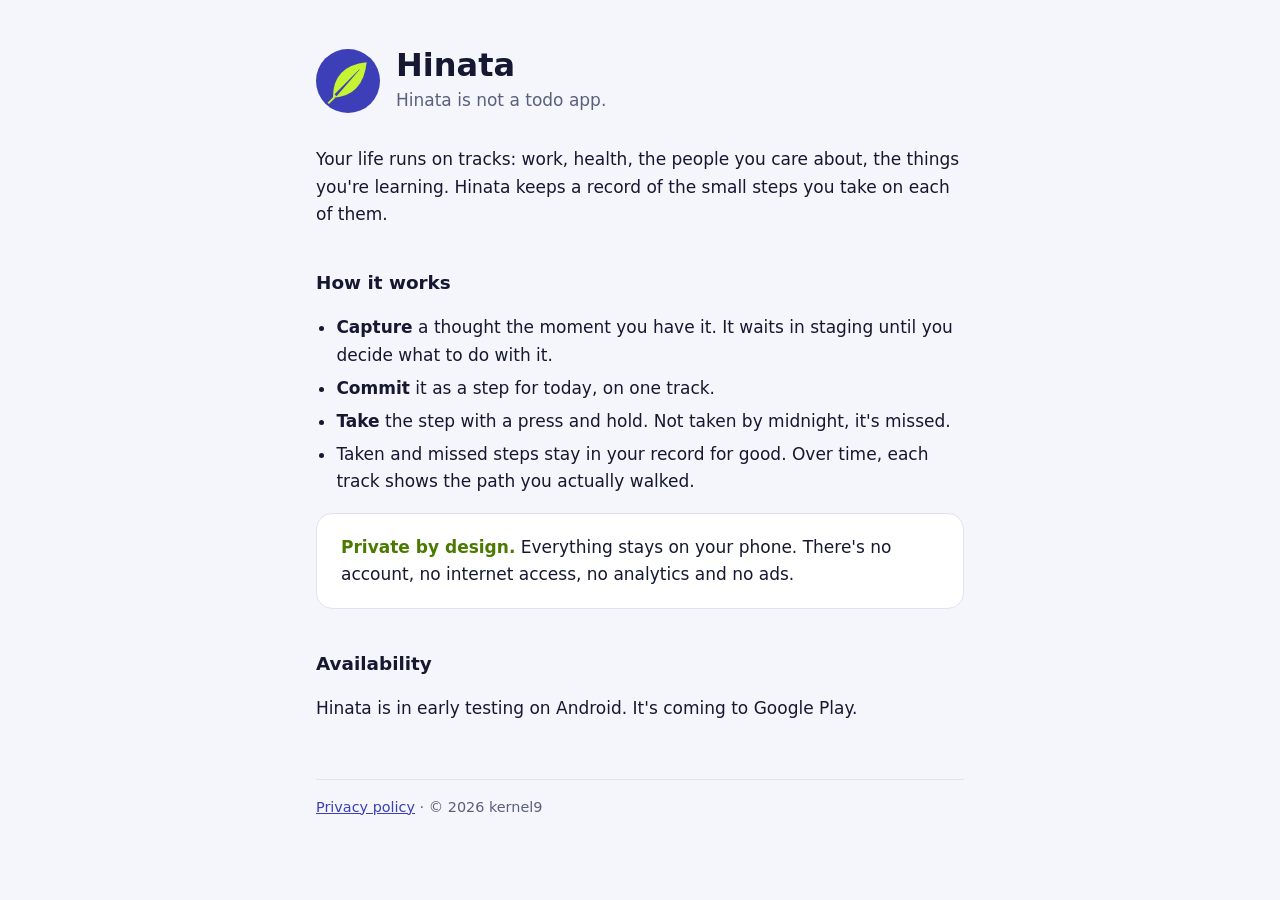
==== index.html @ 68d9d6b3 "feat: add the Hinata site and privacy policy" ====
<!doctype html>
<html lang="en">
<head>
  <meta charset="utf-8">
  <meta name="viewport" content="width=device-width, initial-scale=1">
  <title>Hinata</title>
  <meta name="description" content="Hinata is not a todo app. Commit small steps for today, on the tracks of your life. Everything stays on your phone.">
  <link rel="icon" href="favicon.png">
  <link rel="apple-touch-icon" href="apple-touch-icon.png">
  <link rel="stylesheet" href="style.css">
</head>
<body>
<main>
  <header>
    <img src="icon.svg" alt="">
    <div>
      <h1>Hinata</h1>
      <p>Hinata is not a todo app.</p>
    </div>
  </header>

  <p>Your life runs on tracks: work, health, the people you care about, the
  things you're learning. Hinata keeps a record of the small steps you take on
  each of them.</p>

  <h2>How it works</h2>
  <ul>
    <li><strong>Capture</strong> a thought the moment you have it. It waits in
      staging until you decide what to do with it.</li>
    <li><strong>Commit</strong> it as a step for today, on one track.</li>
    <li><strong>Take</strong> the step with a press and hold. Not taken by
      midnight, it's missed.</li>
    <li>Taken and missed steps stay in your record for good. Over time, each
      track shows the path you actually walked.</li>
  </ul>

  <div class="card">
    <p><strong>Private by design.</strong> Everything stays on your phone.
    There's no account, no internet access, no analytics and no ads.</p>
  </div>

  <h2>Availability</h2>
  <p>Hinata is in early testing on Android. It's coming to Google Play.</p>

  <footer>
    <a href="privacy/">Privacy policy</a> · © 2026 kernel9
  </footer>
</main>
</body>
</html>
---- style.css ----
:root {
  --bg: #f5f6fb;
  --surface: #ffffff;
  --text: #151830;
  --muted: #5a5f7d;
  --primary: #3d3fb8;
  --accent: #4a7a00;
  --line: #dfe2f0;
}

@media (prefers-color-scheme: dark) {
  :root {
    --bg: #0d0f1f;
    --surface: #151833;
    --text: #e3e4f7;
    --muted: #a4a8c8;
    --primary: #c6f432;
    --accent: #c6f432;
    --line: #2a2e52;
  }
}

* { box-sizing: border-box; }

body {
  margin: 0;
  background: var(--bg);
  color: var(--text);
  font: 17px/1.6 system-ui, -apple-system, "Segoe UI", Roboto, sans-serif;
}

main {
  max-width: 680px;
  margin: 0 auto;
  padding: 48px 16px 64px;
}

header { display: flex; align-items: center; gap: 16px; margin-bottom: 32px; }
header img { width: 64px; height: 64px; }
header h1 { margin: 0; font-size: 2rem; line-height: 1.1; }
header p { margin: 4px 0 0; color: var(--muted); }

h2 { margin: 40px 0 8px; font-size: 1.15rem; }
p, li { color: var(--text); }
.muted { color: var(--muted); }
a { color: var(--primary); }

.card {
  background: var(--surface);
  border: 1px solid var(--line);
  border-radius: 16px;
  padding: 20px 24px;
  margin: 16px 0;
}
.card p { margin: 0; }
.card strong { color: var(--accent); }

ul { padding-left: 1.2em; }
li { margin: 6px 0; }

footer {
  margin-top: 56px;
  padding-top: 16px;
  border-top: 1px solid var(--line);
  color: var(--muted);
  font-size: 0.9rem;
}
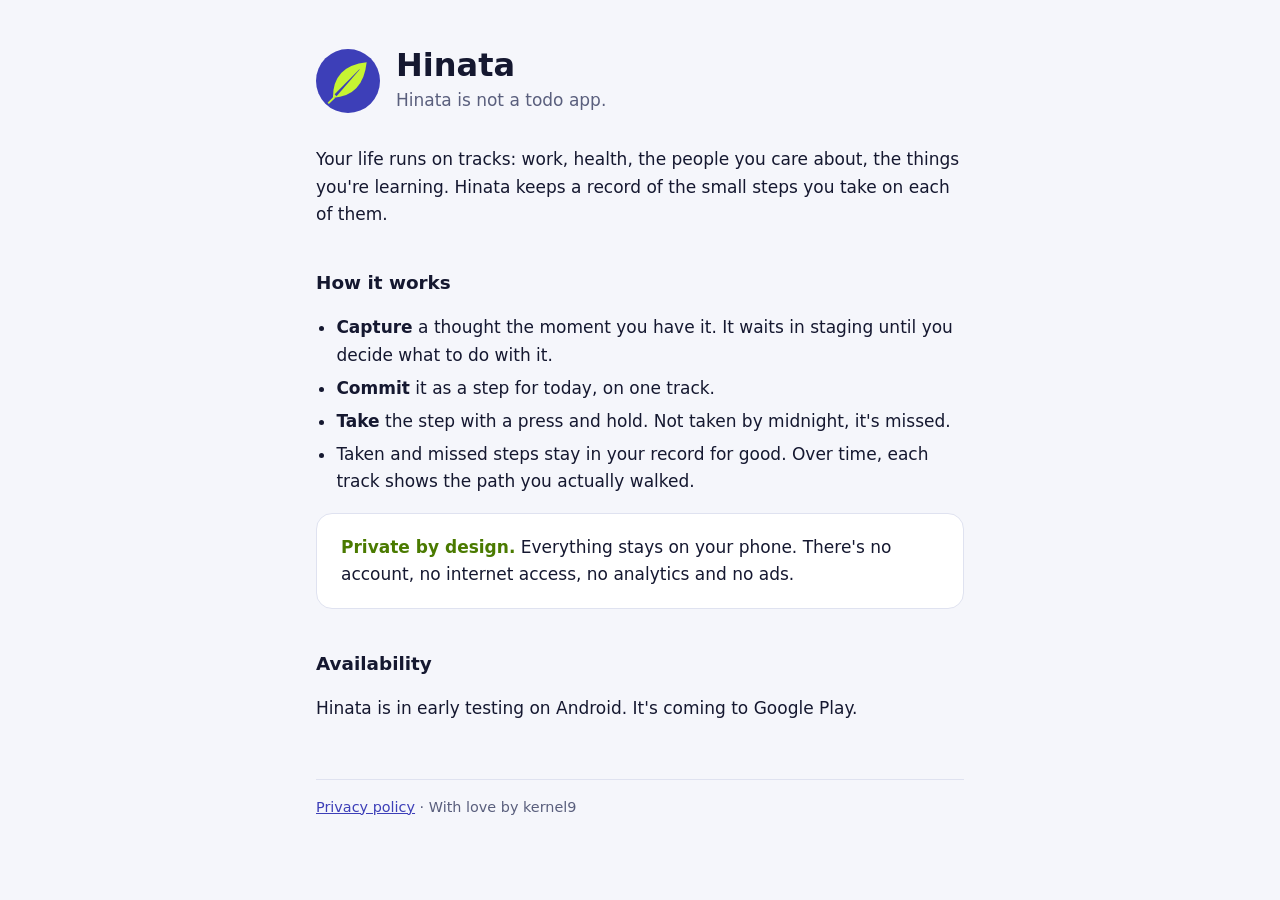
==== commit 6ecc06bb: "style: sign the site with love by kernel9" ====
--- a/index.html
+++ b/index.html
@@ -43,7 +43,7 @@
   <p>Hinata is in early testing on Android. It's coming to Google Play.</p>
 
   <footer>
-    <a href="privacy/">Privacy policy</a> · © 2026 kernel9
+    <a href="privacy/">Privacy policy</a> · With love by kernel9
   </footer>
 </main>
 </body>
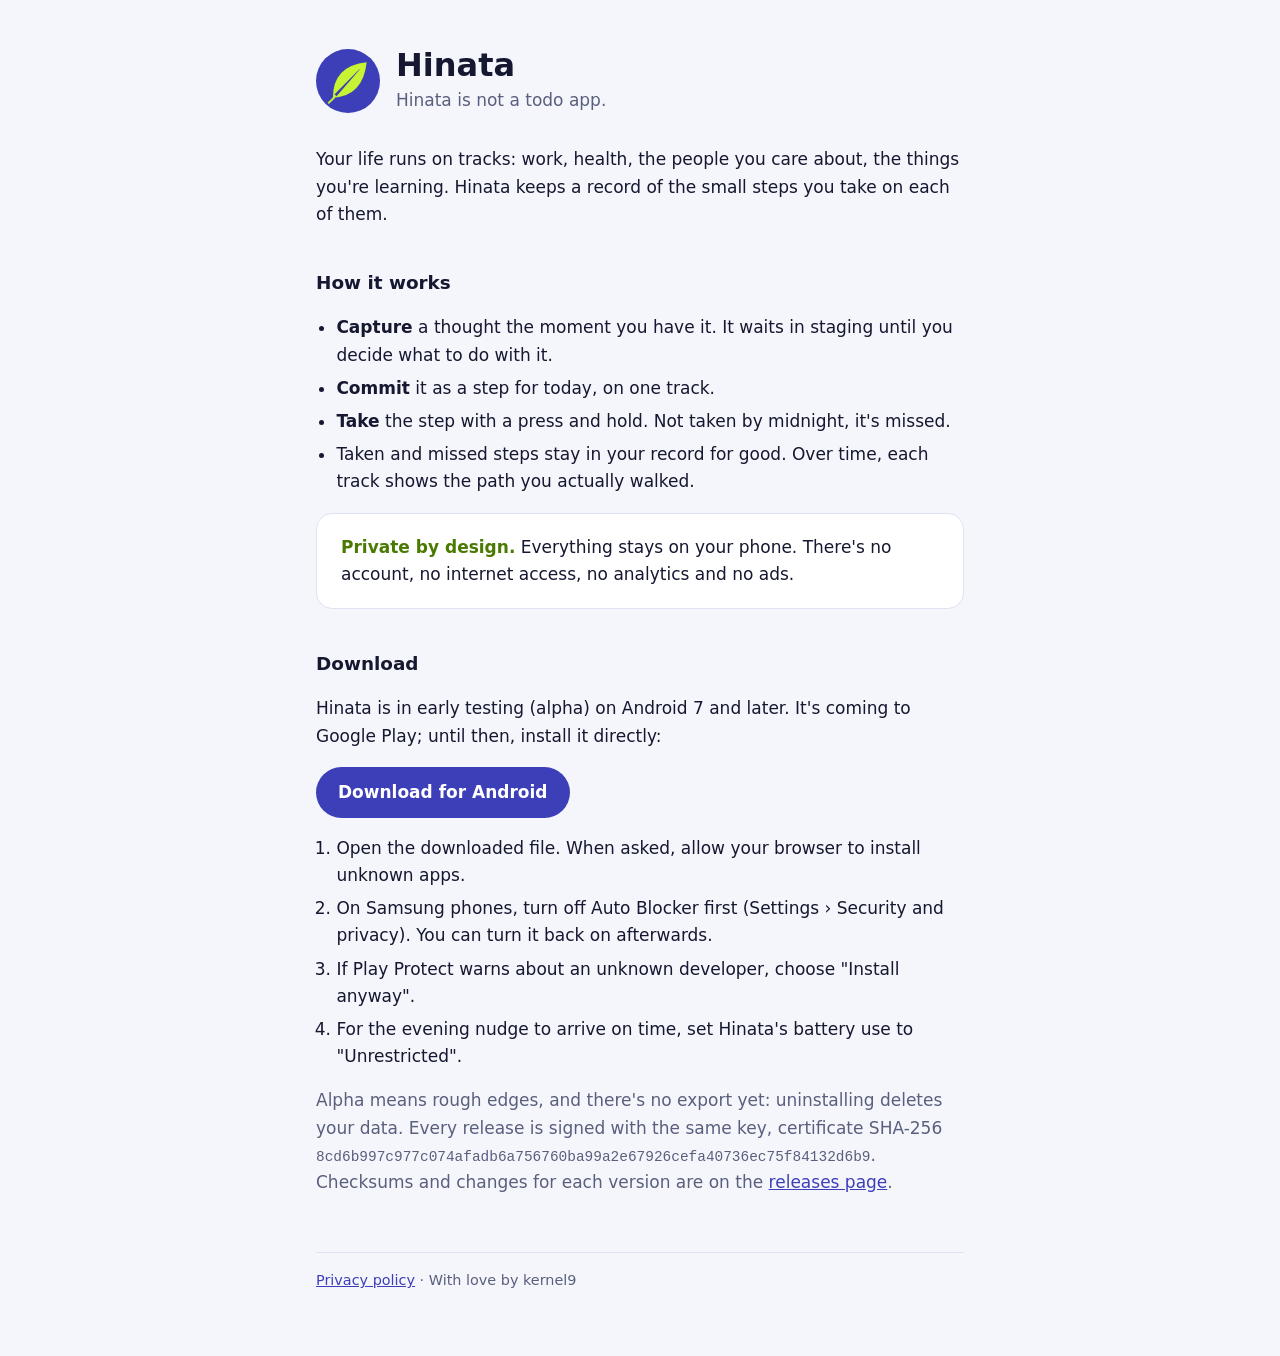
==== commit d3210dfe: "feat: add an Android download link" ====
--- a/index.html
+++ b/index.html
@@ -39,8 +39,26 @@
     There's no account, no internet access, no analytics and no ads.</p>
   </div>
 
-  <h2>Availability</h2>
-  <p>Hinata is in early testing on Android. It's coming to Google Play.</p>
+  <h2>Download</h2>
+  <p>Hinata is in early testing (alpha) on Android 7 and later. It's coming to
+  Google Play; until then, install it directly:</p>
+  <p><a class="button" href="https://github.com/kernel-nine/hinata-site/releases/latest/download/hinata.apk">Download for Android</a></p>
+  <ol>
+    <li>Open the downloaded file. When asked, allow your browser to install
+      unknown apps.</li>
+    <li>On Samsung phones, turn off Auto Blocker first (Settings › Security
+      and privacy). You can turn it back on afterwards.</li>
+    <li>If Play Protect warns about an unknown developer, choose "Install
+      anyway".</li>
+    <li>For the evening nudge to arrive on time, set Hinata's battery use to
+      "Unrestricted".</li>
+  </ol>
+  <p class="muted">Alpha means rough edges, and there's no export yet:
+  uninstalling deletes your data. Every release is signed with the same key,
+  certificate SHA-256
+  <code>8cd6b997c977c074afadb6a756760ba99a2e67926cefa40736ec75f84132d6b9</code>.
+  Checksums and changes for each version are on the
+  <a href="https://github.com/kernel-nine/hinata-site/releases">releases page</a>.</p>
 
   <footer>
     <a href="privacy/">Privacy policy</a> · With love by kernel9
--- a/style.css
+++ b/style.css
@@ -6,6 +6,7 @@
   --primary: #3d3fb8;
   --accent: #4a7a00;
   --line: #dfe2f0;
+  --on-primary: #ffffff;
 }
 
 @media (prefers-color-scheme: dark) {
@@ -17,6 +18,7 @@
     --primary: #c6f432;
     --accent: #c6f432;
     --line: #2a2e52;
+    --on-primary: #1c2600;
   }
 }
 
@@ -65,3 +67,16 @@
   color: var(--muted);
   font-size: 0.9rem;
 }
+
+.button {
+  display: inline-block;
+  padding: 12px 22px;
+  border-radius: 999px;
+  background: var(--primary);
+  color: var(--on-primary);
+  font-weight: 600;
+  text-decoration: none;
+}
+
+ol { padding-left: 1.2em; }
+code { overflow-wrap: anywhere; font-size: 0.85em; }
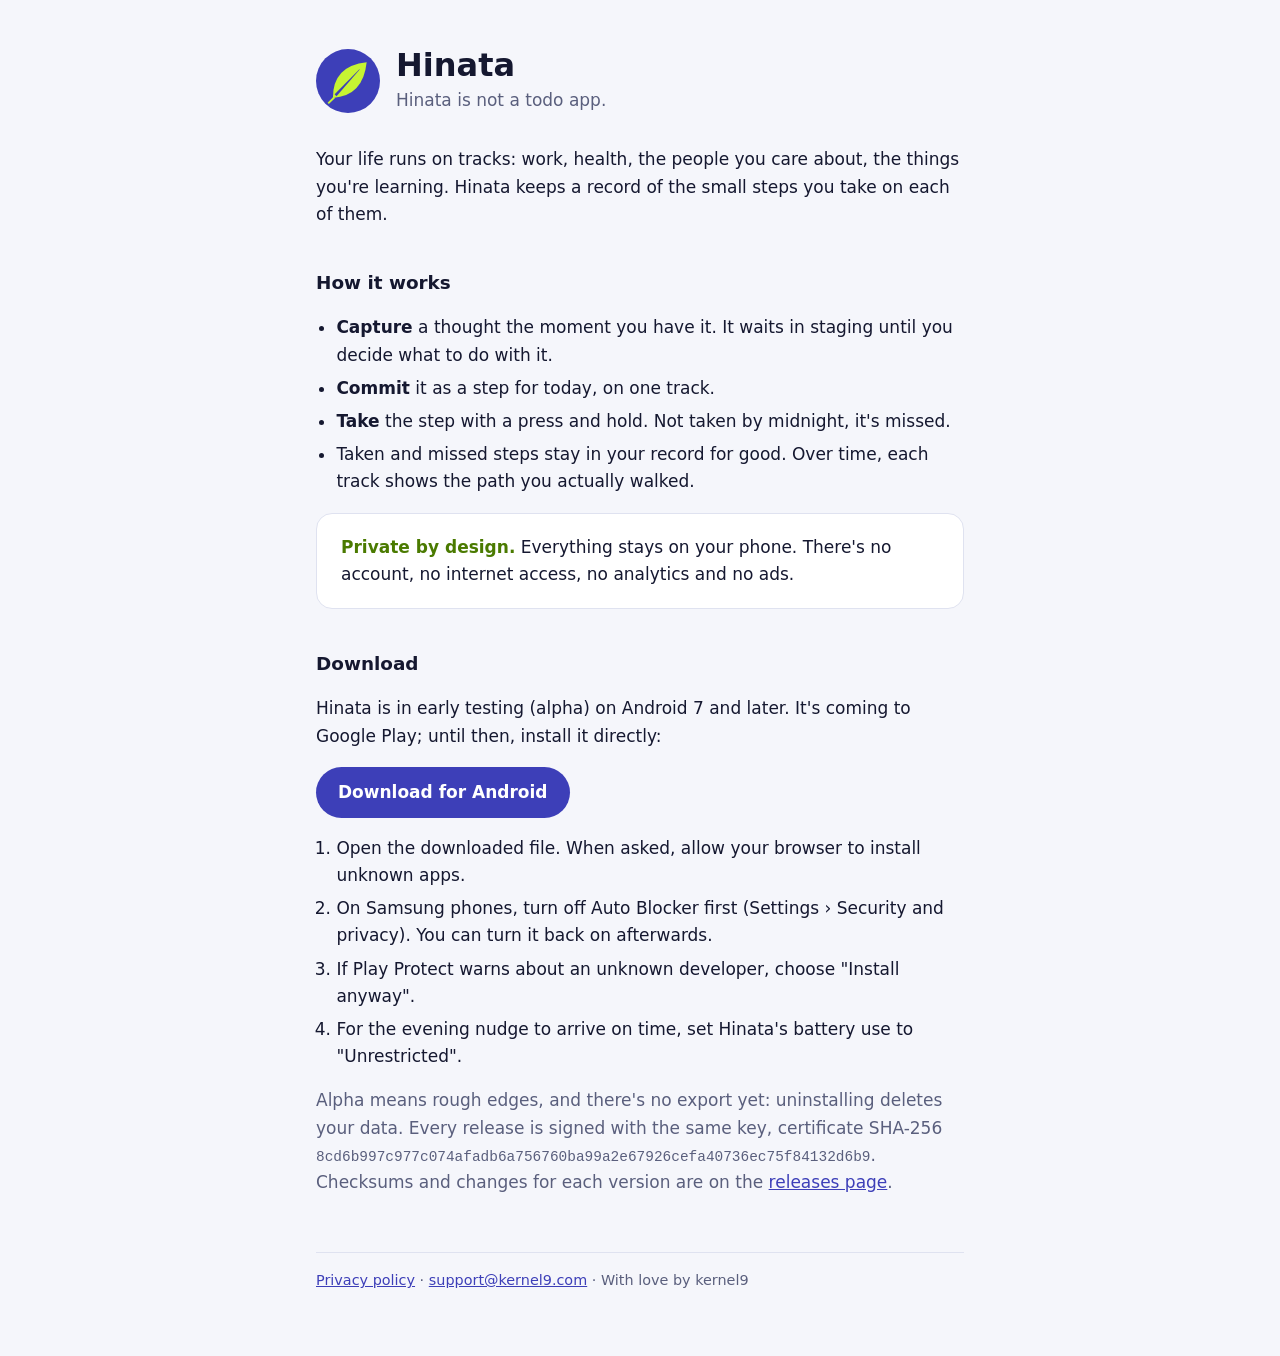
==== commit a0244721: "feat: add support@kernel9.com as the contact" ====
--- a/index.html
+++ b/index.html
@@ -61,7 +61,9 @@
   <a href="https://github.com/kernel-nine/hinata-site/releases">releases page</a>.</p>
 
   <footer>
-    <a href="privacy/">Privacy policy</a> · With love by kernel9
+    <a href="privacy/">Privacy policy</a> ·
+    <a href="mailto:support@kernel9.com">support@kernel9.com</a> ·
+    With love by kernel9
   </footer>
 </main>
 </body>
